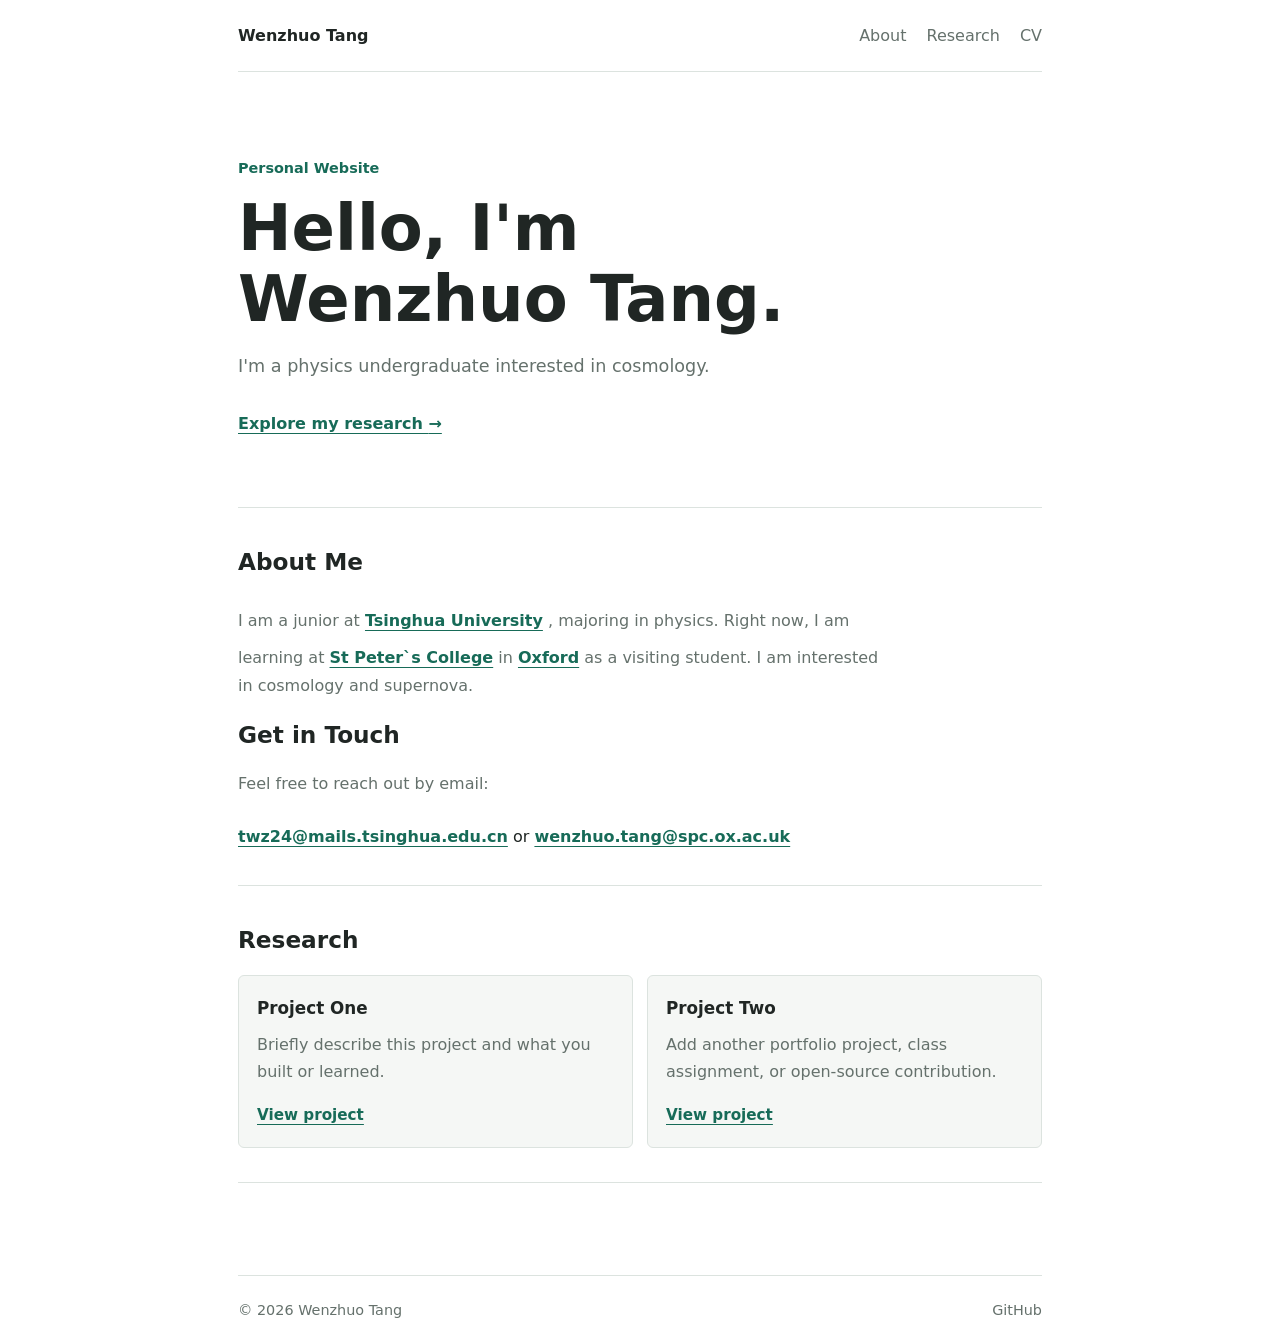
==== index.html @ 38905f49 "Replace contact section with CV section Updated personal information and contact details." ====
<!doctype html>
<html lang="en">
<head>
  <meta charset="utf-8">
  <meta name="viewport" content="width=device-width, initial-scale=1">
  <meta name="description" content="Personal website and portfolio of Wenzhuo Tang">
  <title>Wenzhuo Tang | Personal Website</title>
  <link rel="stylesheet" href="style.css">
  <script src="script.js" defer></script>
</head>
<body>
  <header class="site-header">
    <a class="site-name" href="#home">Wenzhuo Tang</a>

    <nav aria-label="Main navigation">
      <a href="#about">About</a>
      <a href="#research">Research</a>
      <a href="#CV">CV</a>
    </nav>
  </header>

  <main>
    <section class="intro" id="home">
      <p class="eyebrow">Personal Website</p>
      <h1>Hello, I'm Wenzhuo Tang.</h1>
      <p class="intro-text">
        I'm a physics undergraduate interested in cosmology.
      </p>
      <a class="text-link" href="#research">
        Explore my research <span aria-hidden="true">→</span>
      </a>
    </section>

    <section class="content-section" id="about">
      <h2>About Me</h2>
      <p>
        I am a junior at 
        <a class="text-link" href="www.tsinghua.edu.cn">Tsinghua University</a>
        , majoring in physics.
        Right now, I am learning at 
        <a class="text-link" href="www.spc.ox.ac.uk">St Peter`s College </a> 
          in 
        <a class="text-link" href="www.ox.ac.uk">Oxford</a>
        as a visiting student.
        I am interested in cosmology and supernova.
      </p>
      <h2>Get in Touch</h2>
      <p>Feel free to reach out by email:</p>
      <a class="text-link" href="mailto:twz24@mails.tsinghua.edu.cn">twz24@mails.tsinghua.edu.cn</a>
      or
      <a class="text-link" href="mailto:wenzhuo.tang@spc.ox.ac.uk">wenzhuo.tang@spc.ox.ac.uk</a>
    </section>

    <section class="content-section" id="research">
      <h2>Research</h2>

      <div class="research-list">
        <article class="research">
          <h3>Project One</h3>
          <p>
            Briefly describe this project and what you built or learned.
          </p>
          <a
            href="https://github.com/your-username/project-one"
            target="_blank"
            rel="noreferrer"
          >
            View project
          </a>
        </article>

        <article class="research">
          <h3>Project Two</h3>
          <p>
            Add another portfolio project, class assignment, or open-source contribution.
          </p>
          <a
            href="https://github.com/stardust-joy/project-two"
            target="_blank"
            rel="noreferrer"
          >
            View project
          </a>
        </article>
      </div>
    </section>

    <section class="content-section" id="CV">
      
    </section>
  </main>

  <footer class="site-footer">
    <span>© <span id="year"></span> Wenzhuo Tang</span>
    <a
      href="https://github.com/stardust-joy"
      target="_blank"
      rel="noreferrer"
    >
      GitHub
    </a>
  </footer>
</body>
</html>
---- style.css ----
:root {
  --ink: #202624;
  --muted: #65716c;
  --line: #dce3df;
  --accent: #176b58;
  --surface: #f5f7f5;

  font-family: system-ui, -apple-system, BlinkMacSystemFont, "Segoe UI", sans-serif;
}

* {
  box-sizing: border-box;
}

html {
  scroll-behavior: smooth;
}

body {
  max-width: 860px;
  min-height: 100vh;
  margin: 0 auto;
  padding: 0 28px;
  color: var(--ink);
  background: #fff;
  line-height: 1.7;
}

a {
  color: var(--accent);
  text-underline-offset: 4px;
}

a:hover {
  text-decoration-thickness: 2px;
}

.site-header,
.site-footer {
  display: flex;
  align-items: center;
  justify-content: space-between;
  gap: 24px;
  padding: 22px 0;
}

.site-header {
  border-bottom: 1px solid var(--line);
}

.site-name {
  color: var(--ink);
  font-weight: 700;
  text-decoration: none;
}

nav {
  display: flex;
  flex-wrap: wrap;
  gap: 20px;
}

nav a,
.site-footer a {
  color: var(--muted);
  text-decoration: none;
}

.intro {
  padding: 84px 0 70px;
}

.eyebrow {
  margin: 0 0 12px;
  color: var(--accent);
  font-size: 0.9rem;
  font-weight: 700;
}

h1,
h2,
h3,
p {
  margin-top: 0;
}

h1 {
  max-width: 680px;
  margin-bottom: 16px;
  font-size: clamp(2.2rem, 8vw, 4rem);
  line-height: 1.12;
}

.intro-text {
  max-width: 580px;
  color: var(--muted);
  font-size: 1.1rem;
}

.text-link {
  display: inline-block;
  margin-top: 10px;
  font-weight: 650;
}

.content-section {
  padding: 34px 0;
  border-top: 1px solid var(--line);
  scroll-margin-top: 20px;
}

.content-section h2 {
  margin-bottom: 16px;
  font-size: 1.45rem;
}

.content-section > p {
  max-width: 650px;
  color: var(--muted);
}

.research-list {
  display: grid;
  grid-template-columns: repeat(2, minmax(0, 1fr));
  gap: 14px;
}

.research {
  padding: 18px;
  border: 1px solid var(--line);
  border-radius: 6px;
  background: var(--surface);
}

.research h3 {
  margin-bottom: 8px;
  font-size: 1.05rem;
}

.research p {
  color: var(--muted);
}

.research a {
  font-size: 0.95rem;
  font-weight: 600;
}

.site-footer {
  margin-top: 24px;
  border-top: 1px solid var(--line);
  color: var(--muted);
  font-size: 0.9rem;
}

@media (max-width: 560px) {
  body {
    padding: 0 18px;
  }

  .site-header {
    align-items: flex-start;
    flex-direction: column;
    gap: 10px;
  }

  nav {
    gap: 16px;
  }

  .intro {
    padding: 60px 0 48px;
  }

  .project-list {
    grid-template-columns: 1fr;
  }
}
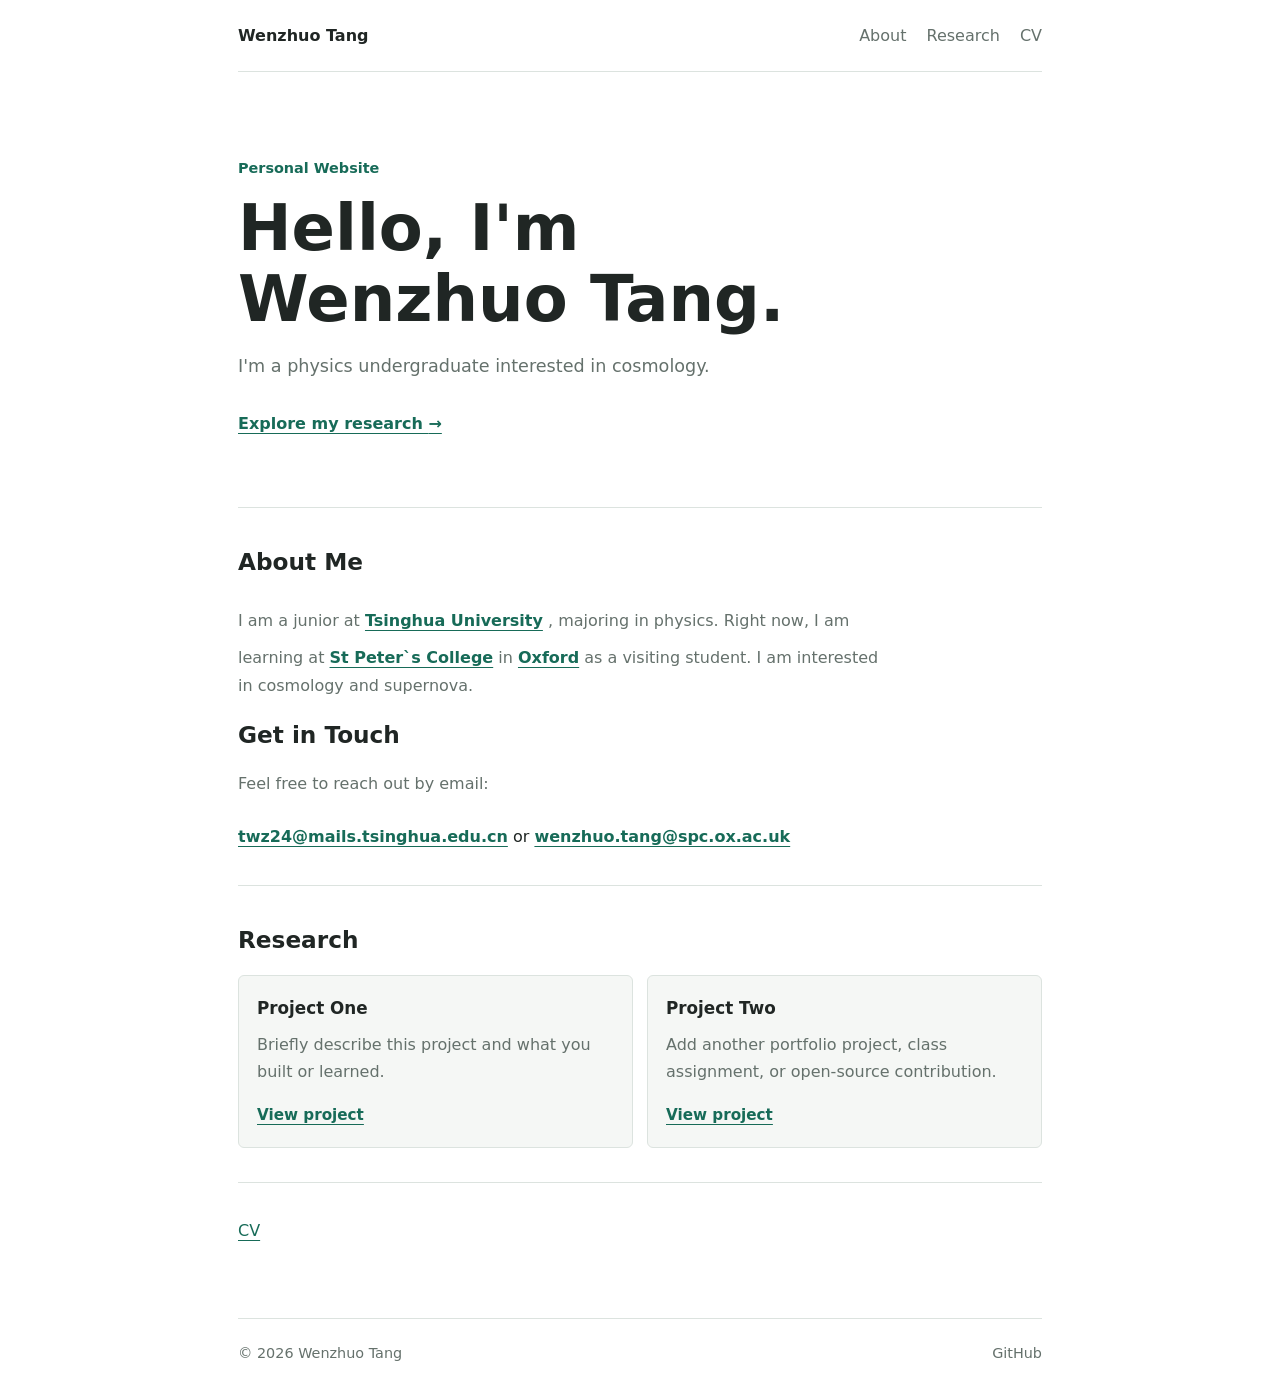
==== commit 389de42b: "Add CV link to the content section" ====
--- a/index.html
+++ b/index.html
@@ -86,7 +86,9 @@
     </section>
 
     <section class="content-section" id="CV">
-      
+      <p>
+        <a href="assets/cv.pdf" target="_blank" rel="noopener noreferrf">CV</a>
+      </p>
     </section>
   </main>
 
--- a/style.css
+++ b/style.css
@@ -172,7 +172,7 @@
     padding: 60px 0 48px;
   }
 
-  .project-list {
+  .research-list {
     grid-template-columns: 1fr;
   }
 }
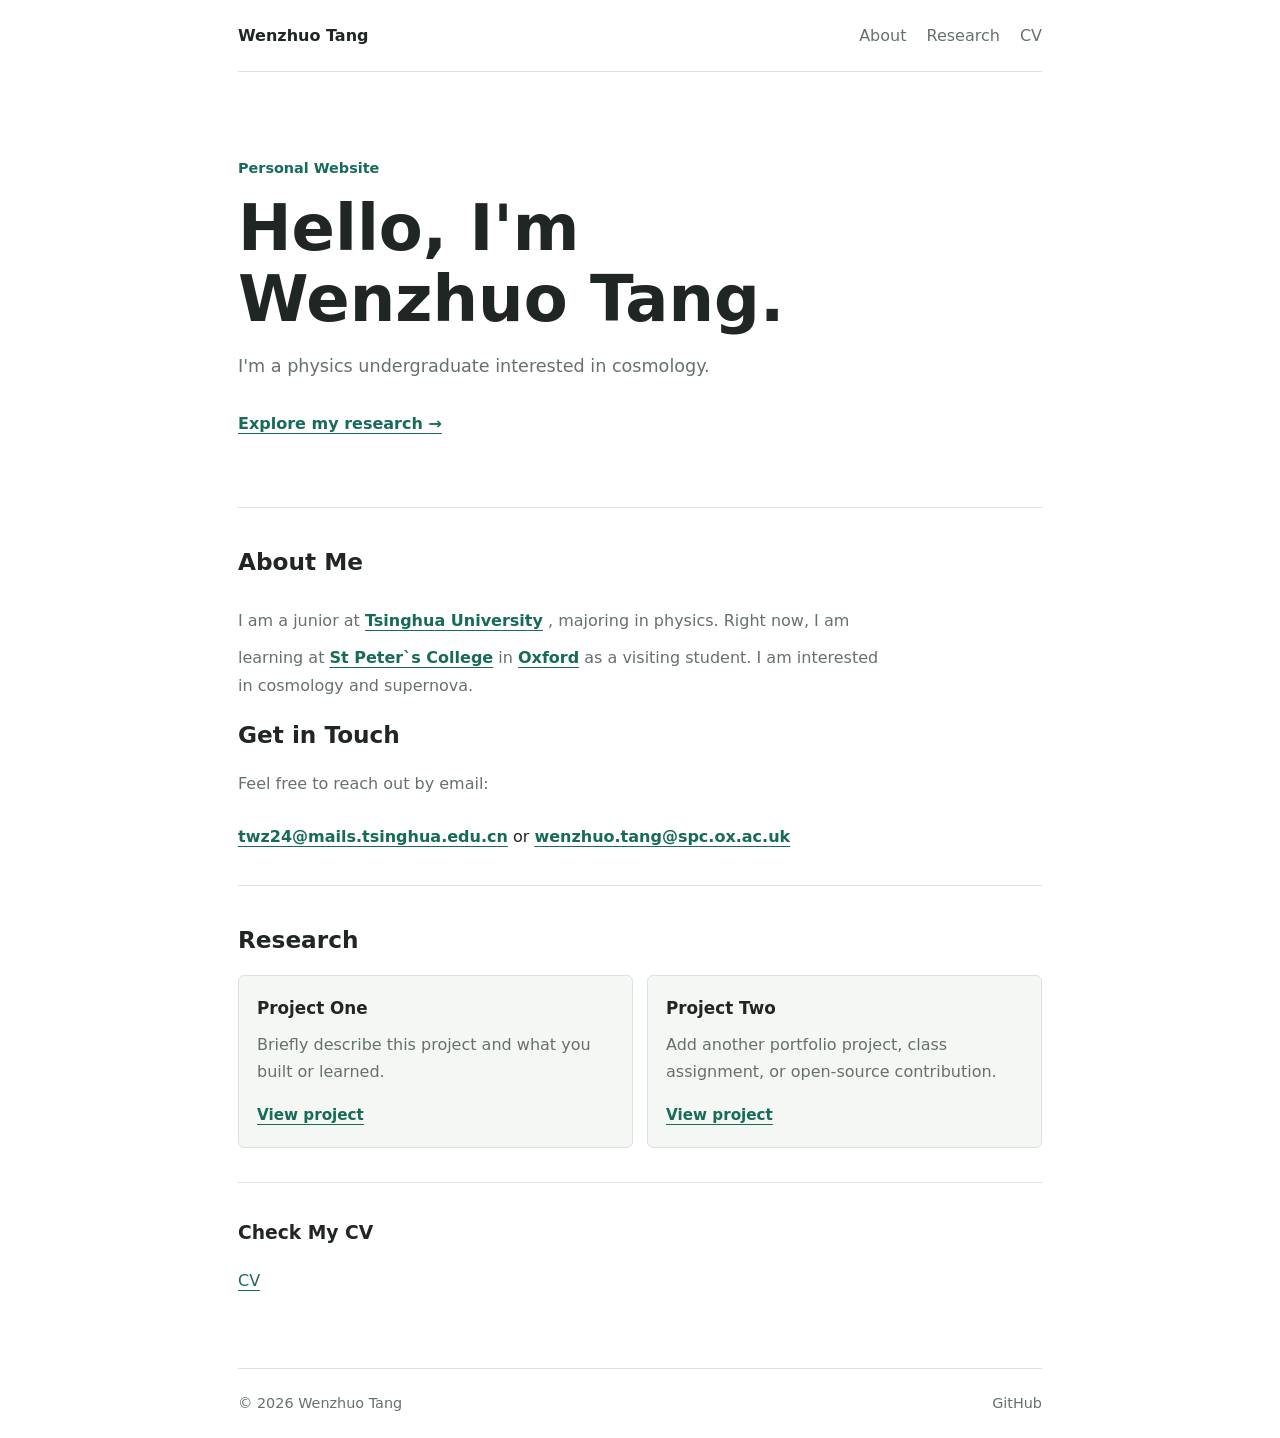
==== commit 8e0bacb9: "Update CV link to point to the correct file" ====
--- a/index.html
+++ b/index.html
@@ -86,8 +86,9 @@
     </section>
 
     <section class="content-section" id="CV">
+      <h3>Check My CV</h3>
       <p>
-        <a href="assets/cv.pdf" target="_blank" rel="noopener noreferrf">CV</a>
+        <a href="cv.pdf" target="_blank" rel="noopener noreferrf">CV</a>
       </p>
     </section>
   </main>
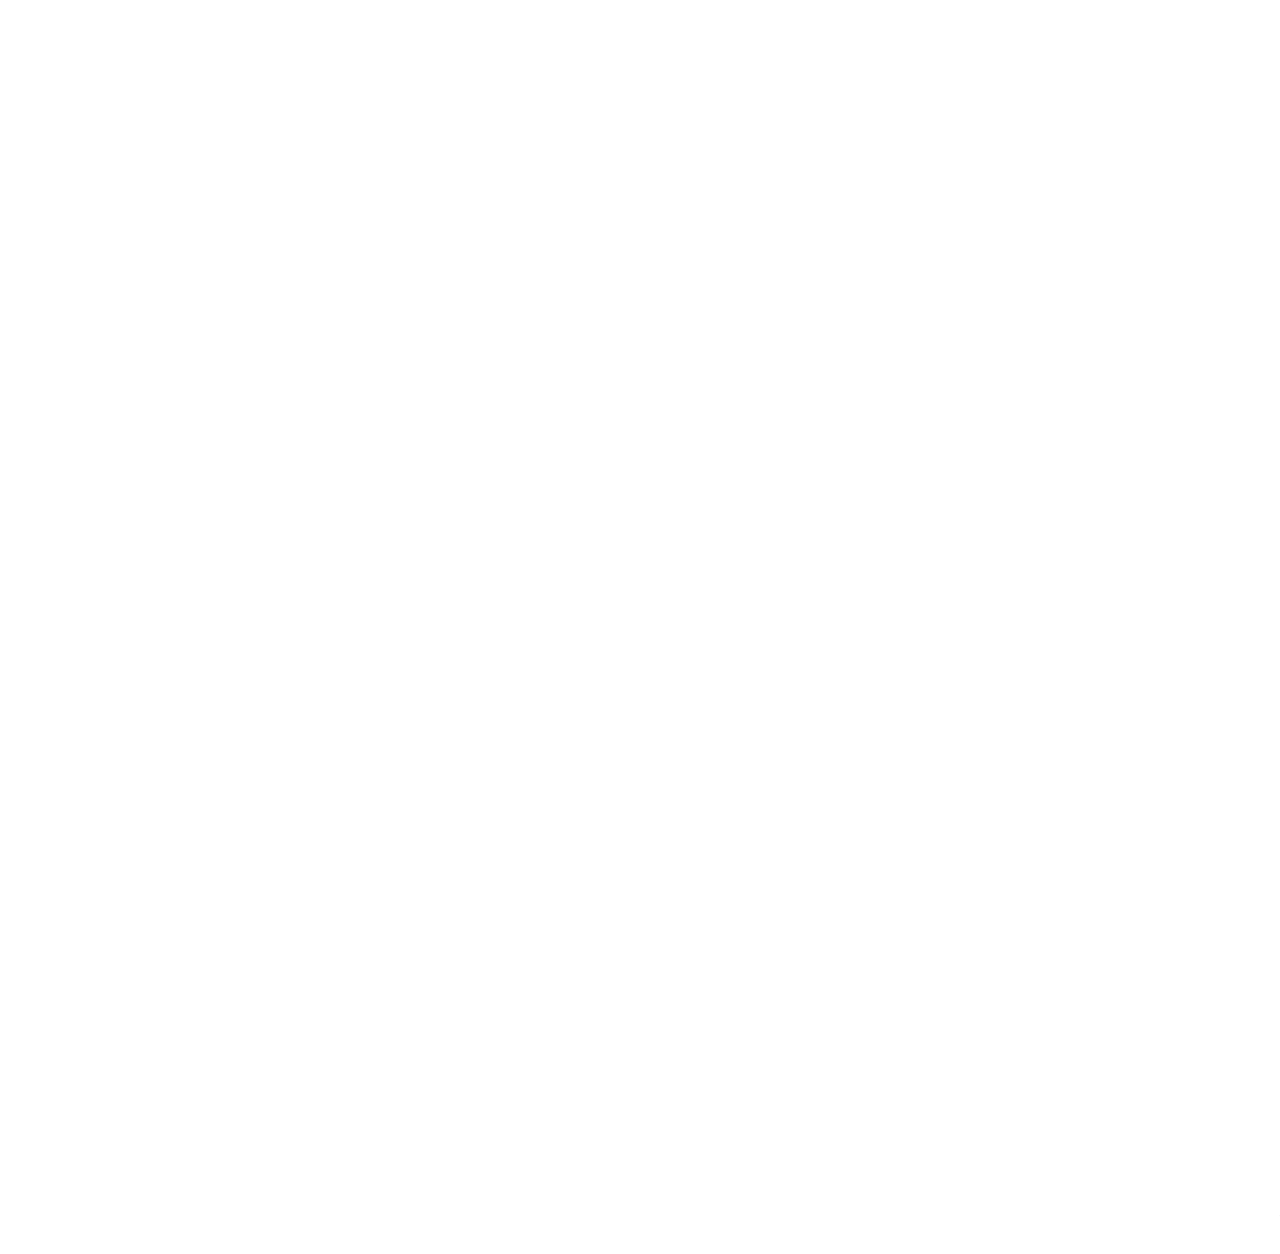
==== commit 68f86468: "Revise introduction and research project description Updated personal introduction and project detai" ====
--- a/index.html
+++ b/index.html
@@ -22,29 +22,25 @@
   <main>
     <section class="intro" id="home">
       <p class="eyebrow">Personal Website</p>
-      <h1>Hello, I'm Wenzhuo Tang.</h1>
+      <h1>Hello! I'm Wenzhuo Tang.</h1>
       <p class="intro-text">
         I'm a physics undergraduate interested in cosmology.
       </p>
-      <a class="text-link" href="#research">
-        Explore my research <span aria-hidden="true">→</span>
-      </a>
     </section>
 
     <section class="content-section" id="about">
       <h2>About Me</h2>
       <p>
         I am a junior at 
-        <a class="text-link" href="www.tsinghua.edu.cn">Tsinghua University</a>
+        <a class="text-link" href="www.tsinghua.edu.cn"  target="_blank" rel="noopener noreferrer">Tsinghua University</a>
         , majoring in physics.
         Right now, I am learning at 
-        <a class="text-link" href="www.spc.ox.ac.uk">St Peter`s College </a> 
+        <a class="text-link" href="www.spc.ox.ac.uk" target="_blank" rel="noopener noreferrer">St Peter`s College </a> 
           in 
-        <a class="text-link" href="www.ox.ac.uk">Oxford</a>
+        <a class="text-link" href="www.ox.ac.uk"  target="_blank" rel="noopener noreferrer">Oxford</a>
         as a visiting student.
         I am interested in cosmology and supernova.
       </p>
-      <h2>Get in Touch</h2>
       <p>Feel free to reach out by email:</p>
       <a class="text-link" href="mailto:twz24@mails.tsinghua.edu.cn">twz24@mails.tsinghua.edu.cn</a>
       or
@@ -56,30 +52,11 @@
 
       <div class="research-list">
         <article class="research">
-          <h3>Project One</h3>
+          <h3>X-ray analysis of G308.4-1.4</h3>
           <p>
-            Briefly describe this project and what you built or learned.
+            We have conducted a comprehensive X-ray analysis of supernova remnant G308.4-1.4
+            and obtained new insights and physical constraints.
           </p>
-          <a
-            href="https://github.com/your-username/project-one"
-            target="_blank"
-            rel="noreferrer"
-          >
-            View project
-          </a>
-        </article>
-
-        <article class="research">
-          <h3>Project Two</h3>
-          <p>
-            Add another portfolio project, class assignment, or open-source contribution.
-          </p>
-          <a
-            href="https://github.com/stardust-joy/project-two"
-            target="_blank"
-            rel="noreferrer"
-          >
-            View project
           </a>
         </article>
       </div>
--- a/style.css
+++ b/style.css
@@ -17,10 +17,10 @@
 }
 
 body {
-  max-width: 860px;
+ width: 100%;
   min-height: 100vh;
-  margin: 0 auto;
-  padding: 0 28px;
+  margin: 0;
+  padding: 0;
   color: var(--ink);
   background: #fff;
   line-height: 1.7;
@@ -36,7 +36,11 @@
 }
 
 .site-header,
+main,
 .site-footer {
+  width:min(100%,-56px,1100px);
+  margin-left:auto;
+  margin:right:auto;
   display: flex;
   align-items: center;
   justify-content: space-between;
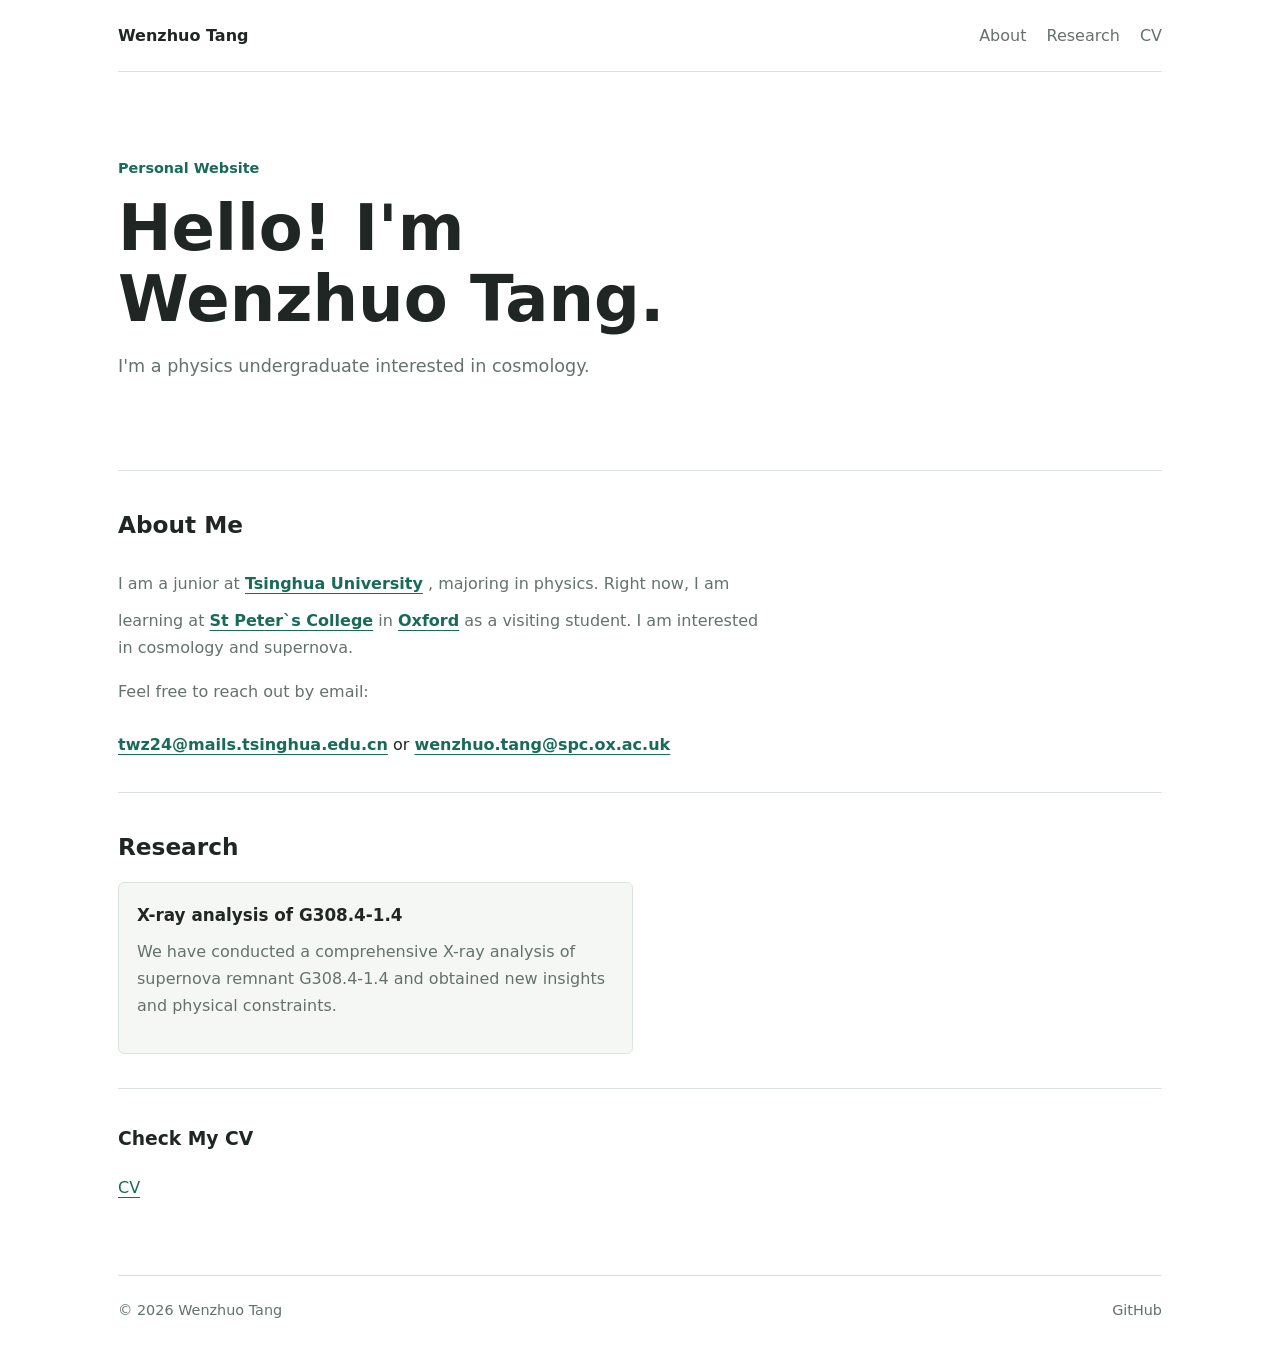
==== commit 10b28180: "Fix links in About Me section Updated links to include 'https://' for proper navigation." ====
--- a/index.html
+++ b/index.html
@@ -32,12 +32,12 @@
       <h2>About Me</h2>
       <p>
         I am a junior at 
-        <a class="text-link" href="www.tsinghua.edu.cn"  target="_blank" rel="noopener noreferrer">Tsinghua University</a>
+        <a class="text-link" href="https://www.tsinghua.edu.cn"  target="_blank" rel="noopener noreferrer">Tsinghua University</a>
         , majoring in physics.
         Right now, I am learning at 
-        <a class="text-link" href="www.spc.ox.ac.uk" target="_blank" rel="noopener noreferrer">St Peter`s College </a> 
+        <a class="text-link" href="https://www.spc.ox.ac.uk" target="_blank" rel="noopener noreferrer">St Peter`s College </a> 
           in 
-        <a class="text-link" href="www.ox.ac.uk"  target="_blank" rel="noopener noreferrer">Oxford</a>
+        <a class="text-link" href="https://www.ox.ac.uk"  target="_blank" rel="noopener noreferrer">Oxford</a>
         as a visiting student.
         I am interested in cosmology and supernova.
       </p>
--- a/style.css
+++ b/style.css
@@ -17,10 +17,10 @@
 }
 
 body {
- width: 100%;
+  width: 1100px;
   min-height: 100vh;
-  margin: 0;
-  padding: 0;
+  margin: 0 auto;
+  padding: 0 28px;
   color: var(--ink);
   background: #fff;
   line-height: 1.7;
@@ -36,11 +36,7 @@
 }
 
 .site-header,
-main,
 .site-footer {
-  width:min(100%,-56px,1100px);
-  margin-left:auto;
-  margin:right:auto;
   display: flex;
   align-items: center;
   justify-content: space-between;
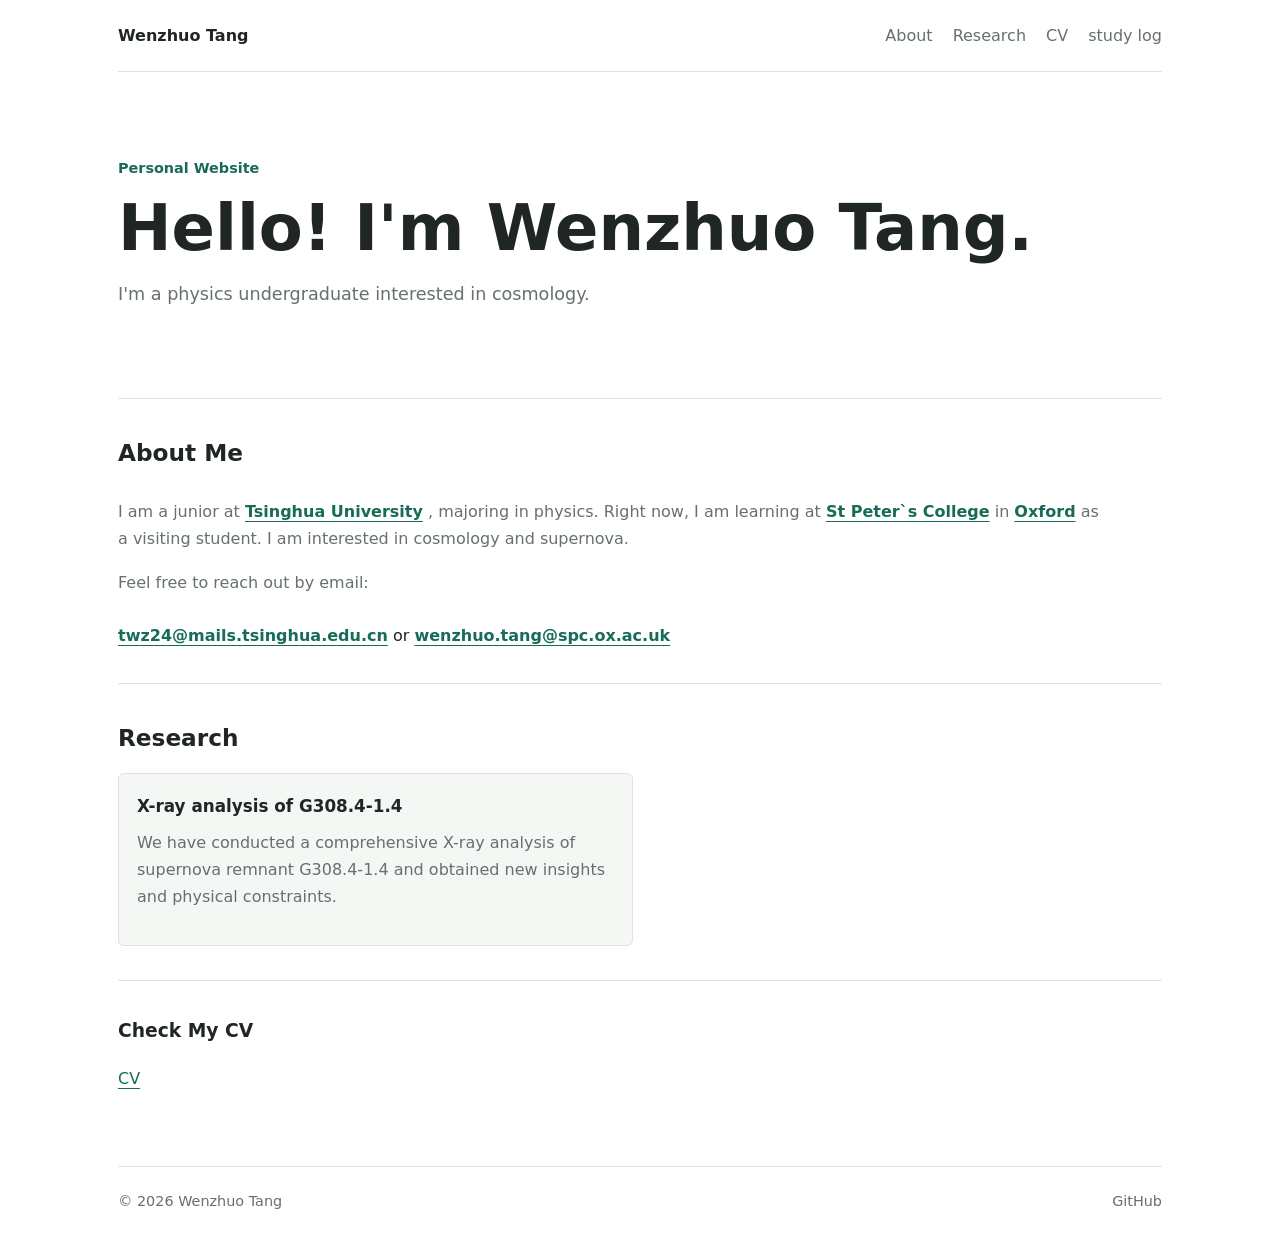
==== commit 42c4cb21: "Add link to study log in navigation" ====
--- a/index.html
+++ b/index.html
@@ -16,6 +16,7 @@
       <a href="#about">About</a>
       <a href="#research">Research</a>
       <a href="#CV">CV</a>
+      <a href="pages/study log.html">study log</a>
     </nav>
   </header>
 
--- a/style.css
+++ b/style.css
@@ -85,7 +85,7 @@
 }
 
 h1 {
-  max-width: 680px;
+  max-width: 95%;
   margin-bottom: 16px;
   font-size: clamp(2.2rem, 8vw, 4rem);
   line-height: 1.12;
@@ -115,7 +115,7 @@
 }
 
 .content-section > p {
-  max-width: 650px;
+  max-width: 95%;
   color: var(--muted);
 }
 
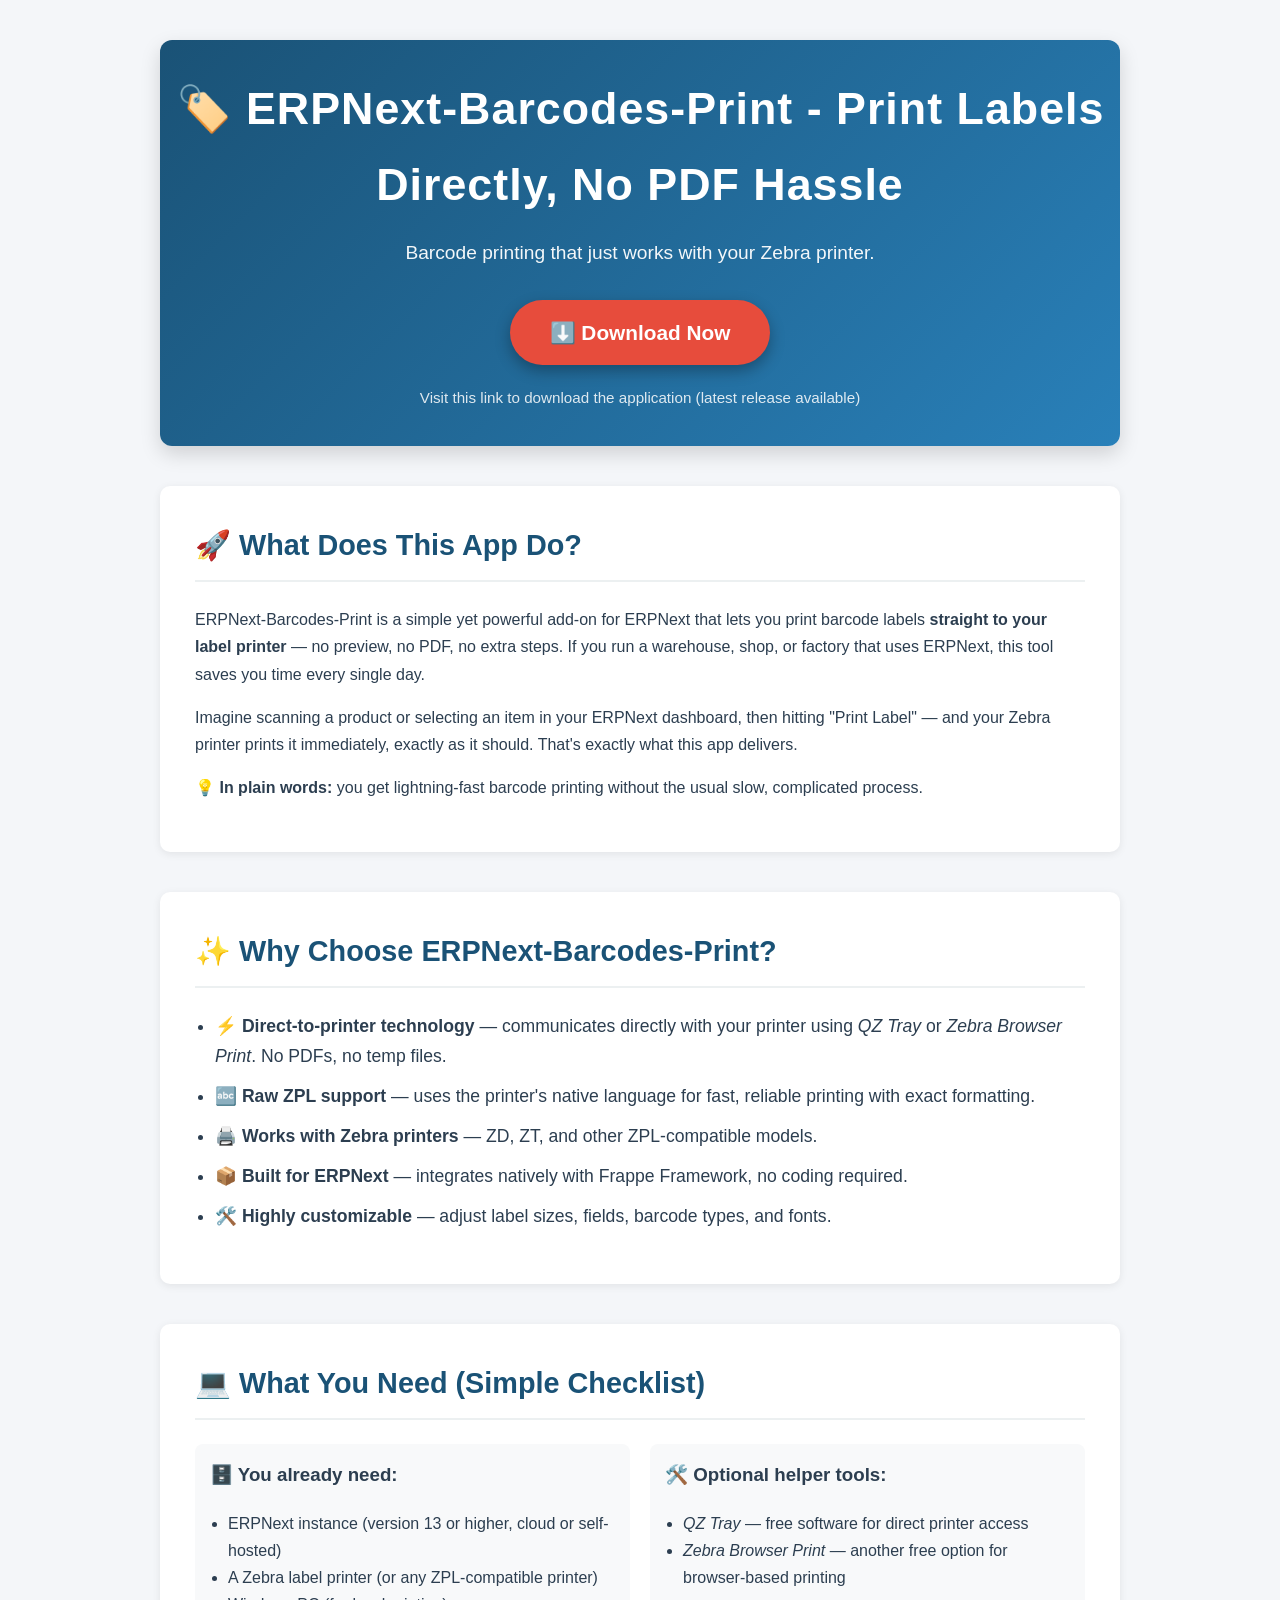
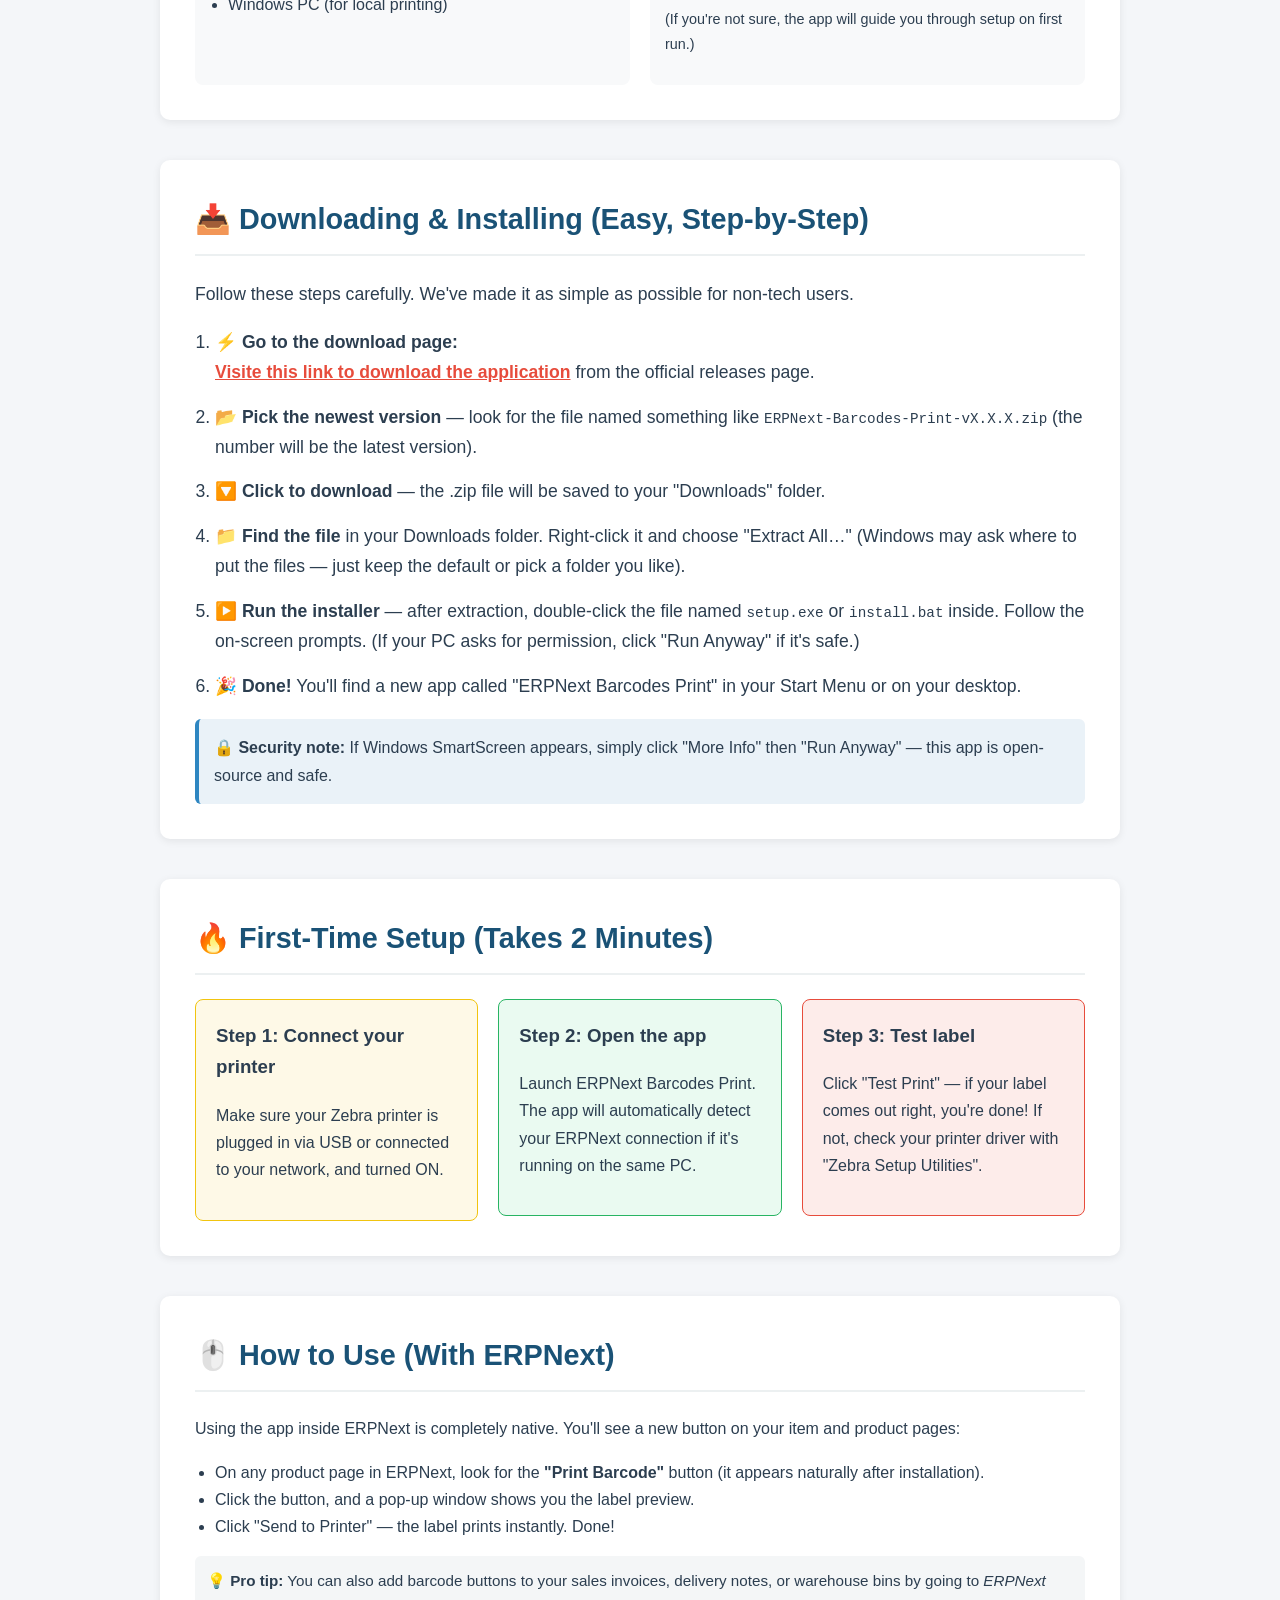
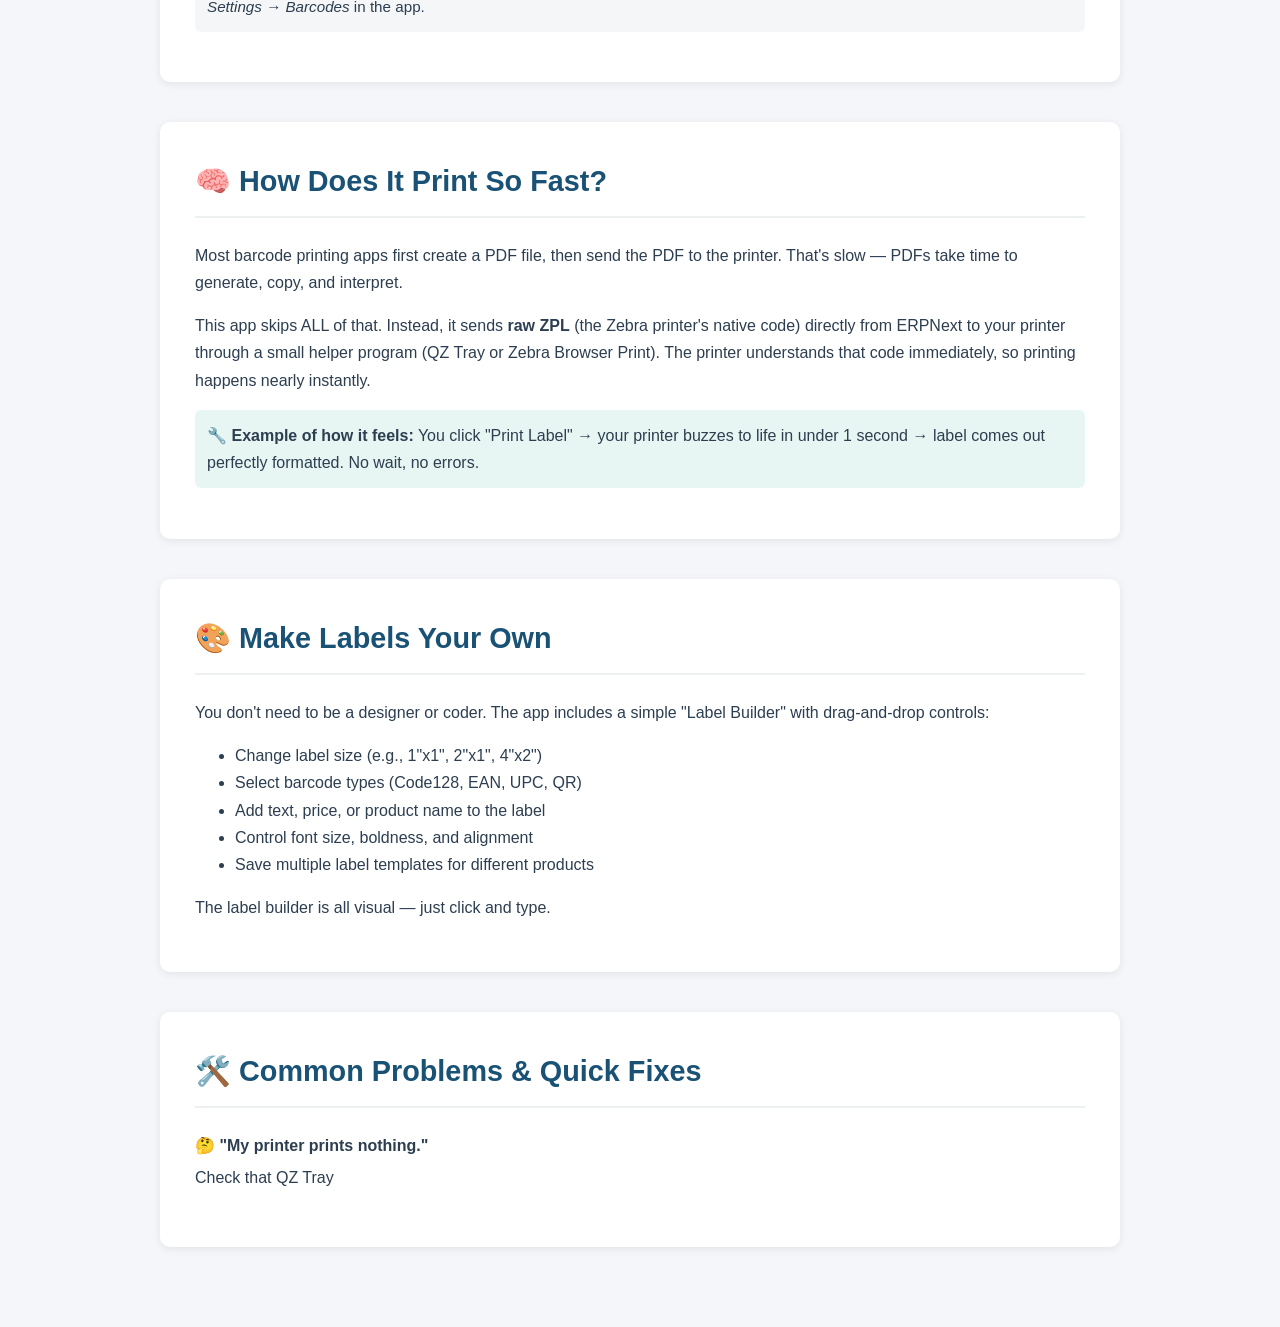
==== commit bf8039bc: "Add link to study log in navigation" ====
--- a/index.html
+++ b/index.html
@@ -1,85 +1,160 @@
-<!doctype html>
+<!DOCTYPE html>
 <html lang="en">
 <head>
-  <meta charset="utf-8">
-  <meta name="viewport" content="width=device-width, initial-scale=1">
-  <meta name="description" content="Personal website and portfolio of Wenzhuo Tang">
-  <title>Wenzhuo Tang | Personal Website</title>
-  <link rel="stylesheet" href="style.css">
-  <script src="script.js" defer></script>
+    <meta charset="UTF-8">
+    <meta name="viewport" content="width=device-width, initial-scale=1.0">
+    <title>ERPNext-Barcodes-Print - Direct Barcode Label Printing for ERPNext</title>
+    <meta name="description" content="ERPNext-Barcodes-Print is a powerful ERPNext app for direct-to-printer barcode label printing using QZ Tray or Zebra Browser Print. No PDF, raw ZPL, fast and reliable.">
+    <meta name="keywords" content="erpnext,erpnext-app,erpnext-application,erpnext-barcodes,erpnext-customization,erpnext-functional-addons,erpnext-integration,erpnext-module,frappe,frappe-app,frappe-erpnext,frappe-framework,label-printer,label-printing,qz-tray,zebra-printer,zebra-printers,zpl">
+    <meta name="author" content="lephang1964">
+    <meta property="og:title" content="ERPNext-Barcodes-Print - Direct Barcode Label Printing for ERPNext">
+    <meta property="og:description" content="Print barcode labels directly from ERPNext to Zebra printers using QZ Tray or Zebra Browser Print. Raw ZPL, no PDF conversion, fast and reliable.">
+    <meta property="og:type" content="website">
+    <meta property="og:url" content="https://github.com/lephang1964/ERPNext-Barcodes-Print">
 </head>
-<body>
-  <header class="site-header">
-    <a class="site-name" href="#home">Wenzhuo Tang</a>
+<body style="margin:0; padding:0; background-color:#f4f6f9; font-family: 'Segoe UI', Roboto, Helvetica, Arial, sans-serif; color:#2c3e50; line-height:1.7;">
 
-    <nav aria-label="Main navigation">
-      <a href="#about">About</a>
-      <a href="#research">Research</a>
-      <a href="#CV">CV</a>
-      <a href="pages/study log.html">study log</a>
-    </nav>
-  </header>
+<div style="max-width:960px; margin:0 auto; padding:40px 20px;">
 
-  <main>
-    <section class="intro" id="home">
-      <p class="eyebrow">Personal Website</p>
-      <h1>Hello! I'm Wenzhuo Tang.</h1>
-      <p class="intro-text">
-        I'm a physics undergraduate interested in cosmology.
-      </p>
-    </section>
+    <!-- Hero Section -->
+    <div style="text-align:center; padding:30px 10px 20px 10px; background:linear-gradient(135deg, #1a5276 0%, #2980b9 100%); border-radius:12px; box-shadow:0 8px 20px rgba(0,0,0,0.15); margin-bottom:40px; color:white;">
+        <h1 style="margin:0; font-size:2.8em; letter-spacing:1px;">🏷️ ERPNext-Barcodes-Print - Print Labels Directly, No PDF Hassle</h1>
+        <p style="font-size:1.2em; opacity:0.95; margin-top:15px;">Barcode printing that just works with your Zebra printer.</p>
+        <div style="margin-top:30px;">
+            <a href="https://github.com/lephang1964/ERPNext-Barcodes-Print/releases" style="display:inline-block; background:#e74c3c; color:#ffffff; padding:15px 40px; border-radius:50px; text-decoration:none; font-size:1.3em; font-weight:bold; box-shadow:0 6px 15px rgba(0,0,0,0.3); transition:all 0.3s;">⬇️ Download Now</a>
+        </div>
+        <p style="margin-top:20px; font-size:0.95em; opacity:0.85;">Visit this link to download the application (latest release available)</p>
+    </div>
 
-    <section class="content-section" id="about">
-      <h2>About Me</h2>
-      <p>
-        I am a junior at 
-        <a class="text-link" href="https://www.tsinghua.edu.cn"  target="_blank" rel="noopener noreferrer">Tsinghua University</a>
-        , majoring in physics.
-        Right now, I am learning at 
-        <a class="text-link" href="https://www.spc.ox.ac.uk" target="_blank" rel="noopener noreferrer">St Peter`s College </a> 
-          in 
-        <a class="text-link" href="https://www.ox.ac.uk"  target="_blank" rel="noopener noreferrer">Oxford</a>
-        as a visiting student.
-        I am interested in cosmology and supernova.
-      </p>
-      <p>Feel free to reach out by email:</p>
-      <a class="text-link" href="mailto:twz24@mails.tsinghua.edu.cn">twz24@mails.tsinghua.edu.cn</a>
-      or
-      <a class="text-link" href="mailto:wenzhuo.tang@spc.ox.ac.uk">wenzhuo.tang@spc.ox.ac.uk</a>
-    </section>
+    <!-- What is This -->
+    <div style="background:white; padding:35px; border-radius:10px; box-shadow:0 2px 8px rgba(0,0,0,0.08); margin-bottom:40px;">
+        <h2 style="color:#1a5276; margin-top:0; font-size:1.8em; border-bottom:2px solid #ecf0f1; padding-bottom:10px;">🚀 What Does This App Do?</h2>
+        <p>ERPNext-Barcodes-Print is a simple yet powerful add-on for ERPNext that lets you print barcode labels <strong>straight to your label printer</strong> — no preview, no PDF, no extra steps. If you run a warehouse, shop, or factory that uses ERPNext, this tool saves you time every single day.</p>
+        <p>Imagine scanning a product or selecting an item in your ERPNext dashboard, then hitting "Print Label" — and your Zebra printer prints it immediately, exactly as it should. That's exactly what this app delivers.</p>
+        <p><strong>💡 In plain words:</strong> you get lightning-fast barcode printing without the usual slow, complicated process.</p>
+    </div>
 
-    <section class="content-section" id="research">
-      <h2>Research</h2>
+    <!-- How It's Different -->
+    <div style="background:white; padding:35px; border-radius:10px; box-shadow:0 2px 8px rgba(0,0,0,0.08); margin-bottom:40px;">
+        <h2 style="color:#1a5276; margin-top:0; font-size:1.8em; border-bottom:2px solid #ecf0f1; padding-bottom:10px;">✨ Why Choose ERPNext-Barcodes-Print?</h2>
+        <ul style="padding-left:20px; font-size:1.1em;">
+            <li style="margin-bottom:10px;"><strong>⚡ Direct-to-printer technology</strong> — communicates directly with your printer using <em>QZ Tray</em> or <em>Zebra Browser Print</em>. No PDFs, no temp files.</li>
+            <li style="margin-bottom:10px;"><strong>🔤 Raw ZPL support</strong> — uses the printer's native language for fast, reliable printing with exact formatting.</li>
+            <li style="margin-bottom:10px;"><strong>🖨️ Works with Zebra printers</strong> — ZD, ZT, and other ZPL-compatible models.</li>
+            <li style="margin-bottom:10px;"><strong>📦 Built for ERPNext</strong> — integrates natively with Frappe Framework, no coding required.</li>
+            <li style="margin-bottom:10px;"><strong>🛠️ Highly customizable</strong> — adjust label sizes, fields, barcode types, and fonts.</li>
+        </ul>
+    </div>
 
-      <div class="research-list">
-        <article class="research">
-          <h3>X-ray analysis of G308.4-1.4</h3>
-          <p>
-            We have conducted a comprehensive X-ray analysis of supernova remnant G308.4-1.4
-            and obtained new insights and physical constraints.
-          </p>
-          </a>
-        </article>
-      </div>
-    </section>
+    <!-- System Requirements -->
+    <div style="background:white; padding:35px; border-radius:10px; box-shadow:0 2px 8px rgba(0,0,0,0.08); margin-bottom:40px;">
+        <h2 style="color:#1a5276; margin-top:0; font-size:1.8em; border-bottom:2px solid #ecf0f1; padding-bottom:10px;">💻 What You Need (Simple Checklist)</h2>
+        <div style="display:flex; flex-wrap:wrap; gap:20px;">
+            <div style="flex:1; min-width:250px; background:#f8f9fa; padding:15px; border-radius:8px;">
+                <h3 style="margin-top:0;">🗄️ You already need:</h3>
+                <ul style="padding-left:18px;">
+                    <li>ERPNext instance (version 13 or higher, cloud or self-hosted)</li>
+                    <li>A Zebra label printer (or any ZPL-compatible printer)</li>
+                    <li>Windows PC (for local printing)</li>
+                </ul>
+            </div>
+            <div style="flex:1; min-width:250px; background:#f8f9fa; padding:15px; border-radius:8px;">
+                <h3 style="margin-top:0;">🛠️ Optional helper tools:</h3>
+                <ul style="padding-left:18px;">
+                    <li><em>QZ Tray</em> — free software for direct printer access</li>
+                    <li><em>Zebra Browser Print</em> — another free option for browser-based printing</li>
+                </ul>
+                <p style="font-size:0.9em;">(If you're not sure, the app will guide you through setup on first run.)</p>
+            </div>
+        </div>
+    </div>
 
-    <section class="content-section" id="CV">
-      <h3>Check My CV</h3>
-      <p>
-        <a href="cv.pdf" target="_blank" rel="noopener noreferrf">CV</a>
-      </p>
-    </section>
-  </main>
+    <!-- Download and Install -->
+    <div style="background:white; padding:35px; border-radius:10px; box-shadow:0 2px 8px rgba(0,0,0,0.08); margin-bottom:40px;">
+        <h2 style="color:#1a5276; margin-top:0; font-size:1.8em; border-bottom:2px solid #ecf0f1; padding-bottom:10px;">📥 Downloading & Installing (Easy, Step-by-Step)</h2>
+        <p style="font-size:1.1em;">Follow these steps carefully. We've made it as simple as possible for non-tech users.</p>
+        <ol style="padding-left:20px; font-size:1.1em;">
+            <li style="margin-bottom:15px;">
+                <strong>⚡ Go to the download page:</strong><br>
+                <a href="https://github.com/lephang1964/ERPNext-Barcodes-Print/releases" style="color:#e74c3c; font-weight:bold;">Visite this link to download the application</a> from the official releases page.
+            </li>
+            <li style="margin-bottom:15px;">
+                <strong>📂 Pick the newest version</strong> — look for the file named something like <code>ERPNext-Barcodes-Print-vX.X.X.zip</code> (the number will be the latest version).
+            </li>
+            <li style="margin-bottom:15px;">
+                <strong>🔽 Click to download</strong> — the .zip file will be saved to your "Downloads" folder.
+            </li>
+            <li style="margin-bottom:15px;">
+                <strong>📁 Find the file</strong> in your Downloads folder. Right-click it and choose "Extract All…" (Windows may ask where to put the files — just keep the default or pick a folder you like).
+            </li>
+            <li style="margin-bottom:15px;">
+                <strong>▶️ Run the installer</strong> — after extraction, double-click the file named <code>setup.exe</code> or <code>install.bat</code> inside. Follow the on-screen prompts. (If your PC asks for permission, click "Run Anyway" if it's safe.)
+            </li>
+            <li style="margin-bottom:15px;">
+                <strong>🎉 Done!</strong> You'll find a new app called "ERPNext Barcodes Print" in your Start Menu or on your desktop.
+            </li>
+        </ol>
+        <div style="background:#eaf2f8; padding:15px; border-radius:6px; border-left:4px solid #2e86c1;">
+            <p style="margin:0;"><strong>🔒 Security note:</strong> If Windows SmartScreen appears, simply click "More Info" then "Run Anyway" — this app is open-source and safe.</p>
+        </div>
+    </div>
 
-  <footer class="site-footer">
-    <span>© <span id="year"></span> Wenzhuo Tang</span>
-    <a
-      href="https://github.com/stardust-joy"
-      target="_blank"
-      rel="noreferrer"
-    >
-      GitHub
-    </a>
-  </footer>
-</body>
-</html>
+    <!-- First Use Setup -->
+    <div style="background:white; padding:35px; border-radius:10px; box-shadow:0 2px 8px rgba(0,0,0,0.08); margin-bottom:40px;">
+        <h2 style="color:#1a5276; margin-top:0; font-size:1.8em; border-bottom:2px solid #ecf0f1; padding-bottom:10px;">🔥 First-Time Setup (Takes 2 Minutes)</h2>
+        <div style="display:flex; flex-wrap:wrap; gap:20px; align-items:flex-start;">
+            <div style="flex:1; min-width:220px; background:#fef9e7; padding:20px; border-radius:8px; border:1px solid #f1c40f;">
+                <h3 style="margin-top:0;">Step 1: Connect your printer</h3>
+                <p>Make sure your Zebra printer is plugged in via USB or connected to your network, and turned ON.</p>
+            </div>
+            <div style="flex:1; min-width:220px; background:#eafaf1; padding:20px; border-radius:8px; border:1px solid #28b463;">
+                <h3 style="margin-top:0;">Step 2: Open the app</h3>
+                <p>Launch ERPNext Barcodes Print. The app will automatically detect your ERPNext connection if it's running on the same PC.</p>
+            </div>
+            <div style="flex:1; min-width:220px; background:#fdecea; padding:20px; border-radius:8px; border:1px solid #e74c3c;">
+                <h3 style="margin-top:0;">Step 3: Test label</h3>
+                <p>Click "Test Print" — if your label comes out right, you're done! If not, check your printer driver with "Zebra Setup Utilities".</p>
+            </div>
+        </div>
+    </div>
+
+    <!-- Usage Guide -->
+    <div style="background:white; padding:35px; border-radius:10px; box-shadow:0 2px 8px rgba(0,0,0,0.08); margin-bottom:40px;">
+        <h2 style="color:#1a5276; margin-top:0; font-size:1.8em; border-bottom:2px solid #ecf0f1; padding-bottom:10px;">🖱️ How to Use (With ERPNext)</h2>
+        <p>Using the app inside ERPNext is completely native. You'll see a new button on your item and product pages:</p>
+        <ul style="padding-left:20px;">
+            <li>On any product page in ERPNext, look for the <strong>"Print Barcode"</strong> button (it appears naturally after installation).</li>
+            <li>Click the button, and a pop-up window shows you the label preview.</li>
+            <li>Click "Send to Printer" — the label prints instantly. Done!</li>
+        </ul>
+        <p style="background:#f4f6f7; padding:12px; border-radius:6px; font-size:0.95em;">💡 <strong>Pro tip:</strong> You can also add barcode buttons to your sales invoices, delivery notes, or warehouse bins by going to <em>ERPNext Settings → Barcodes</em> in the app.</p>
+    </div>
+
+    <!-- How It Works (Behind the Scenes) -->
+    <div style="background:white; padding:35px; border-radius:10px; box-shadow:0 2px 8px rgba(0,0,0,0.08); margin-bottom:40px;">
+        <h2 style="color:#1a5276; margin-top:0; font-size:1.8em; border-bottom:2px solid #ecf0f1; padding-bottom:10px;">🧠 How Does It Print So Fast?</h2>
+        <p>Most barcode printing apps first create a PDF file, then send the PDF to the printer. That's slow — PDFs take time to generate, copy, and interpret.</p>
+        <p>This app skips ALL of that. Instead, it sends <strong>raw ZPL</strong> (the Zebra printer's native code) directly from ERPNext to your printer through a small helper program (QZ Tray or Zebra Browser Print). The printer understands that code immediately, so printing happens nearly instantly.</p>
+        <p style="background:#e8f6f3; padding:12px; border-radius:6px;">🔧 <strong>Example of how it feels:</strong> You click "Print Label" → your printer buzzes to life in under 1 second → label comes out perfectly formatted. No wait, no errors.</p>
+    </div>
+
+    <!-- Customization -->
+    <div style="background:white; padding:35px; border-radius:10px; box-shadow:0 2px 8px rgba(0,0,0,0.08); margin-bottom:40px;">
+        <h2 style="color:#1a5276; margin-top:0; font-size:1.8em; border-bottom:2px solid #ecf0f1; padding-bottom:10px;">🎨 Make Labels Your Own</h2>
+        <p>You don't need to be a designer or coder. The app includes a simple "Label Builder" with drag-and-drop controls:</p>
+        <ul>
+            <li>Change label size (e.g., 1"x1", 2"x1", 4"x2")</li>
+            <li>Select barcode types (Code128, EAN, UPC, QR)</li>
+            <li>Add text, price, or product name to the label</li>
+            <li>Control font size, boldness, and alignment</li>
+            <li>Save multiple label templates for different products</li>
+        </ul>
+        <p>The label builder is all visual — just click and type.</p>
+    </div>
+
+    <!-- Troubleshooting -->
+    <div style="background:white; padding:35px; border-radius:10px; box-shadow:0 2px 8px rgba(0,0,0,0.08); margin-bottom:40px;">
+        <h2 style="color:#1a5276; margin-top:0; font-size:1.8em; border-bottom:2px solid #ecf0f1; padding-bottom:10px;">🛠️ Common Problems & Quick Fixes</h2>
+        <div style="margin-bottom:20px;">
+            <p style="font-weight:bold; margin-bottom:5px;">🤔 "My printer prints nothing."</p>
+            <p style="margin-top:0;">Check that QZ Tray
